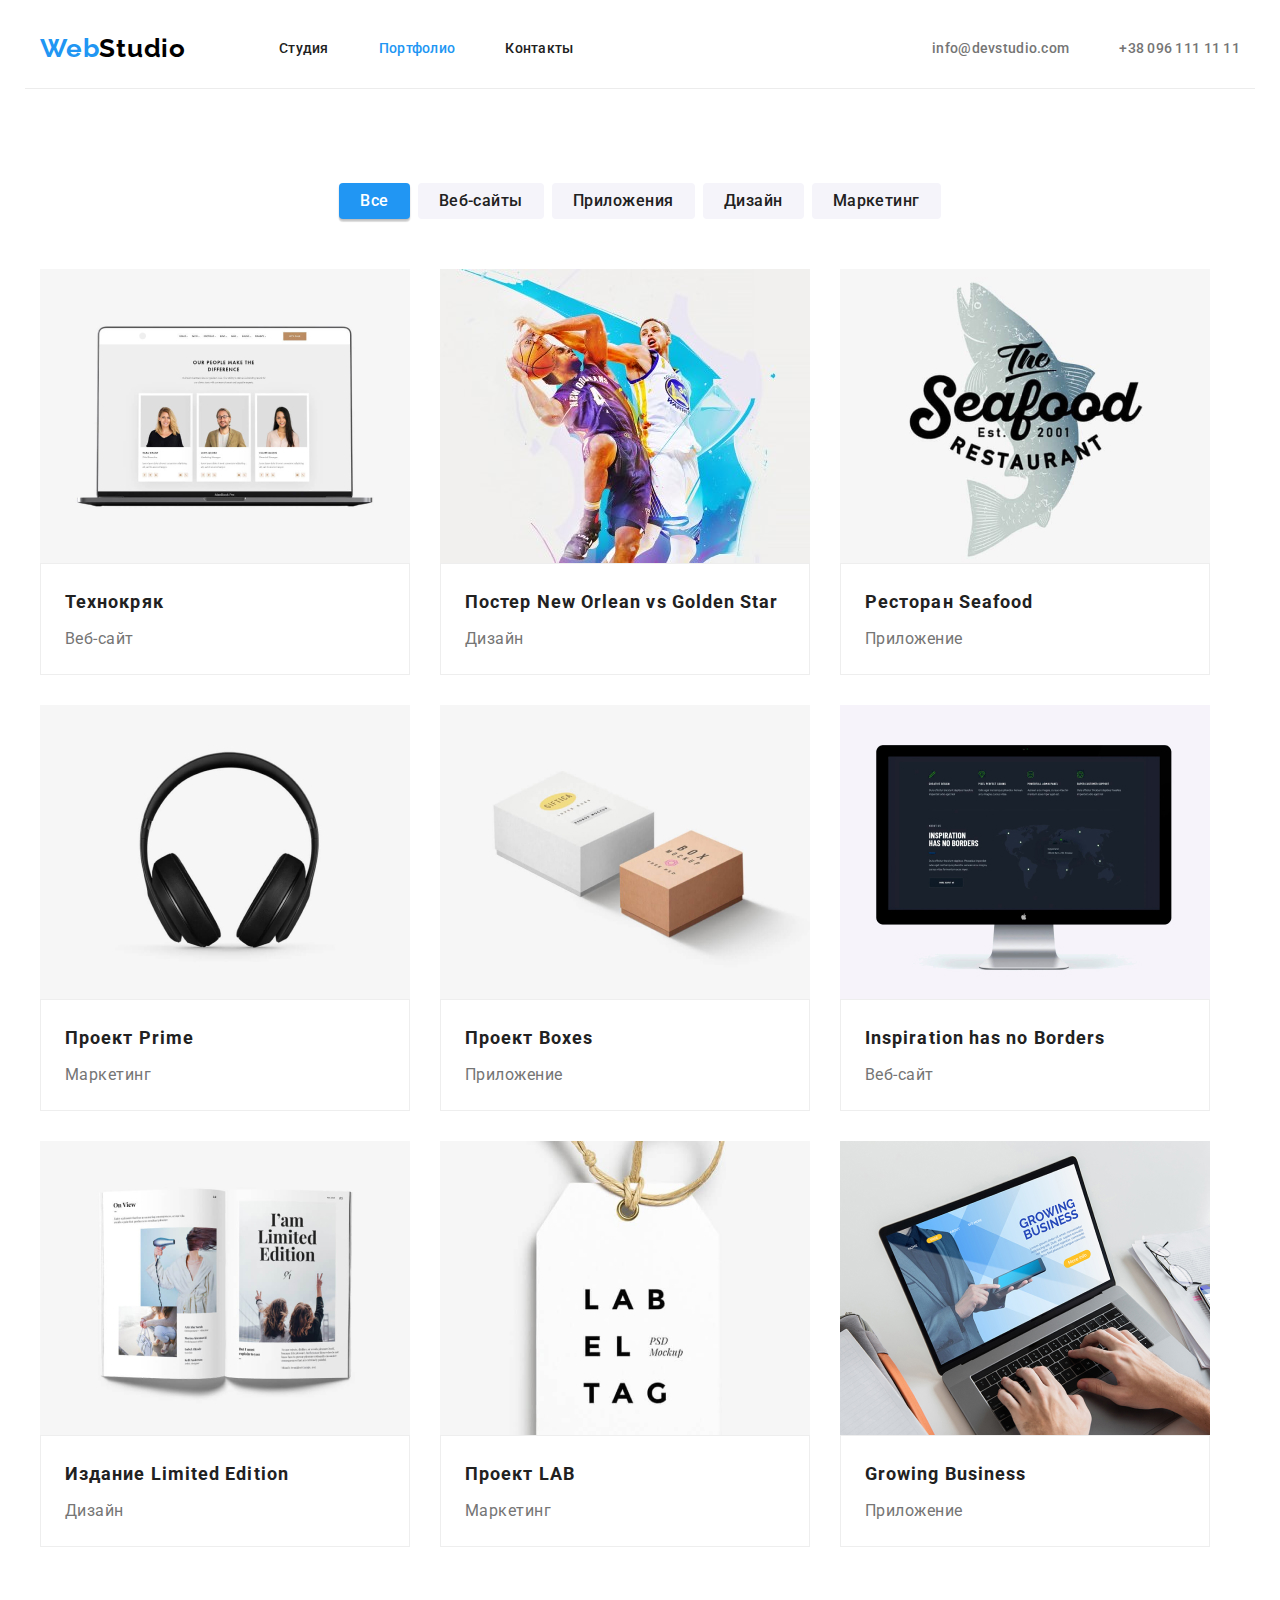
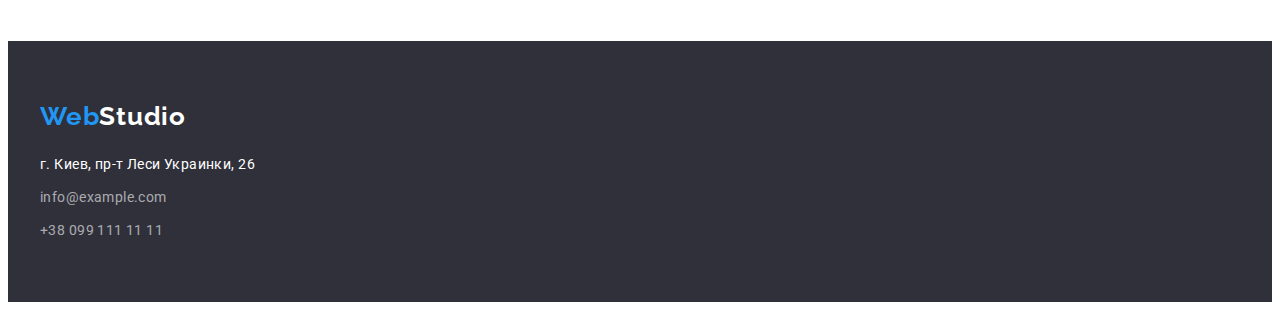
==== portfolio.html @ d50831b6 "Initial commit" ====
<!DOCTYPE html>
<html lang="ru">
  <head>
    <meta charset="UTF-8" />
    <meta http-equiv="X-UA-Compatible" content="IE=edge" />
    <meta name="viewport" content="width=device-width, initial-scale=1.0" />
    <link rel="preconnect" href="https://fonts.googleapis.com" />
    <link rel="preconnect" href="https://fonts.gstatic.com" crossorigin />
    <link
      href="https://fonts.googleapis.com/css2?family=Raleway:wght@700&family=Roboto:wght@400;500;700;900&display=swap"
      rel="stylesheet"
    />

    <!-- Normalize start -->
    <link
      rel="stylesheet"
      href="https://cdnjs.cloudflare.com/ajax/libs/modern-normalize/1.1.0/modern-normalize.min.css"
      integrity="sha512-wpPYUAdjBVSE4KJnH1VR1HeZfpl1ub8YT/NKx4PuQ5NmX2tKuGu6U/JRp5y+Y8XG2tV+wKQpNHVUX03MfMFn9Q=="
      crossorigin="anonymous"
      referrerpolicy="no-referrer"
    />
    <!-- Normalize end -->

    <link rel="stylesheet" href="./css/styles.css" />
    <title>Portfolio</title>
  </head>
  <body>
    <!-- header section -->

    <header class="header">
      <div class="container header-container">
        <a class="logo link header-logo" href="./index.html" lang="en"
          >Web<span class="word">Studio</span></a
        >

        <nav class="header-nav">
          <ul class="header-list list">
            <li class="header-item">
              <a class="header-link link" href="./index.html">Студия</a>
            </li>
            <li class="header-item">
              <a class="header-link header-link-current link" href="./portfolio.html">Портфолио</a>
            </li>
            <li class="header-item">
              <a class="header-link link" href="#contacts">Контакты</a>
            </li>
          </ul>
        </nav>

        <ul class="contacts list">
          <li class="contacts-item">
            <a class="contacts-link link" href="mailto:info@devstudio.com">info@devstudio.com</a>
          </li>
          <li class="contacts-item">
            <a class="contacts-link link" href="tel:+380961111111">+38 096 111 11 11</a>
          </li>
        </ul>
      </div>
    </header>

    <!-- main section -->
    <main>
      <section class="section">
        <div class="container">
          <ul class="btn-list list">
            <li class="btn-item">
              <button class="portfolio-btn btn-active-current" type="button">Все</button>
            </li>
            <li class="btn-item">
              <button class="portfolio-btn" type="button">Веб-сайты</button>
            </li>
            <li class="btn-item">
              <button class="portfolio-btn" type="button">Приложения</button>
            </li>
            <li class="btn-item">
              <button class="portfolio-btn" type="button">Дизайн</button>
            </li>
            <li class="btn-item">
              <button class="portfolio-btn" type="button">Маркетинг</button>
            </li>
          </ul>

          <ul class="portfolio-list list">
            <li class="portfolio-item">
              <img
                src="./images/Portfolio/img.jpg"
                alt="Карточки троих людей"
                width="370px"
                height="294px"
              />
              <div class="portfolio-wrapper">
                <h2 class="portfolio-title">Технокряк</h2>
                <p class="portfolio-text">Веб-сайт</p>
              </div>
            </li>
            <li class="portfolio-item">
              <img
                src="./images/Portfolio/players.jpg"
                alt="Два волейболиста"
                width="370px"
                height="294px"
              />
              <div class="portfolio-wrapper">
                <h2 class="portfolio-title" lang="en">Постер New Orlean vs Golden Star</h2>
                <p class="portfolio-text">Дизайн</p>
              </div>
            </li>
            <li class="portfolio-item">
              <img
                src="./images/Portfolio/restaurant.jpg"
                alt="Логотип ресторана"
                width="370px"
                height="294px"
              />
              <div class="portfolio-wrapper">
                <h2 class="portfolio-title" lang="en">Ресторан Seafood</h2>
                <p class="portfolio-text">Приложение</p>
              </div>
            </li>
            <li class="portfolio-item">
              <img src="./images/Portfolio/prime.jpg" alt="Наушники" width="370px" height="294px" />
              <div class="portfolio-wrapper">
                <h2 class="portfolio-title">Проект Prime</h2>
                <p class="portfolio-text">Маркетинг</p>
              </div>
            </li>
            <li class="portfolio-item">
              <img src="./images/Portfolio/boxes.jpg" alt="Коробки" width="370px" height="294px" />
              <div class="portfolio-wrapper">
                <h2 class="portfolio-title">Проект Boxes</h2>
                <p class="portfolio-text">Приложение</p>
              </div>
            </li>
            <li class="portfolio-item">
              <img
                src="./images/Portfolio/computer.jpg"
                alt="Монитор"
                width="370px"
                height="294px"
              />
              <div class="portfolio-wrapper">
                <h2 class="portfolio-title" lang="en">Inspiration has no Borders</h2>
                <p class="portfolio-text">Веб-сайт</p>
              </div>
            </li>
            <li class="portfolio-item">
              <img
                src="./images/Portfolio/book.jpg"
                alt="Развернутая книга"
                width="370px"
                height="294px"
              />
              <div class="portfolio-wrapper">
                <h2 class="portfolio-title" lang="en">Издание Limited Edition</h2>
                <p class="portfolio-text">Дизайн</p>
              </div>
            </li>
            <li class="portfolio-item">
              <img
                src="./images/Portfolio/lab.jpg"
                alt="Логотип проекта ЛАБ"
                width="370px"
                height="294px"
              />
              <div class="portfolio-wrapper">
                <h2 class="portfolio-title" lang="en">Проект LAB</h2>
                <p class="portfolio-text">Маркетинг</p>
              </div>
            </li>
            <li class="portfolio-item">
              <img
                src="./images/Portfolio/notebook.jpg"
                alt="Ноутбук"
                width="370px"
                height="294px"
              />
              <div class="portfolio-wrapper">
                <h2 class="portfolio-title" lang="en">Growing Business</h2>
                <p class="portfolio-text">Приложение</p>
              </div>
            </li>
          </ul>
        </div>
      </section>
    </main>

    <!-- footer section -->

    <footer class="footer">
      <div class="container">
        <a class="footer-logo logo link" href="./index.html" lang="en"
          >Web<span class="footer-word">Studio</span></a
        >

        <address class="address" id="contacts">
          <p class="address-text text">г. Киев, пр-т Леси Украинки, 26</p>

          <ul class="address-list list">
            <li class="address-item">
              <a class="address-link text link link-mail" href="maito:info@example.com"
                >info@example.com</a
              >
            </li>
            <li class="address-item">
              <a class="address-link text link" href="tel:+38091111111">+38 099 111 11 11</a>
            </li>
          </ul>
        </address>
      </div>
    </footer>
  </body>
</html>
---- css/styles.css ----
:root {
    /* fonts */
    --main-font: 'Roboto', sans-serif;
    --secondary-font: 'Raleway', sans-serif;

    /* text colors */
    --main-txt-cl: #212121;
    --accent-color: #2196F3;
    --secondary-txt-cl: #FFFFFF;
    --minor-txt-cl: #757575;

    /* bg colors */
    --light-bg-cl: #F5F4FA; 
    --dark-bg-cl: #2F303A; 
    
   /* others */
    --indent: 30px;
    --items: 3;

}

body {
    font-family: var(--main-font);
    color: var(--main-txt-cl);
}
 
/* reset styles */
.link {
text-decoration: none;
}

h1, h2,h3,h4,h5,h6,p {
   margin: 0;
}

img {
   display: block;
}

.list {
list-style: none;
padding: 0;
margin: 0;
}

/* base styles */

.section {
   padding-top: 94px;
   padding-bottom: 94px;
}


.container {
   width: 1200px;
   padding-left: 15px;
   padding-right: 15px;
   margin-left: auto;
   margin-right: auto;

   /* outline: 2px solid red; */
}

.text {
    font-size: 14px;
    line-height: calc(24 / 14);
    letter-spacing: 0.03em;
 }

/* Header section */

.header-container {
   display: flex;
   align-items: center;
   border-bottom: 1px solid #ECECEC;;
}





.logo {
    font-family: var(--secondary-font);
    font-weight: 700;
    font-size: 26px;
    line-height: calc(31 / 26);
    letter-spacing: 0.03em;
    color: var(--accent-color);
    
}

.header-logo {
   margin-right: 93px;
}

.logo.link > .word {
    color: #000000;
}

.header-nav {
   margin-right: auto;
}

.header-list {
   display: flex;
   gap: 50px;
}

.header-item,
.contacts-item {
   display: flex;
}

.header-link { 
   padding-top: 32px;
   padding-bottom: 32px;

    font-weight: 500;
    font-size: 14px;
    line-height: calc(16 / 14);
    letter-spacing: 0.02em;
    color: var(--main-txt-cl);
    
}

 .header-link:hover,
 .header-link:focus,
 .contacts-link:hover,
 .contacts-link:focus,
 .address-link:hover,
 .address-link:focus {
    color: var(--accent-color);
 }

 .header-link-current {
    color: var(--accent-color);
 }

 .contacts {
   display: flex;
   gap: 50px;
 }

 .contacts-link {
   padding-top: 32px;
   padding-bottom: 32px;

font-weight: 500;
font-size: 14px;
line-height: calc(16 / 14);
letter-spacing: 0.02em;
color: var(--minor-txt-cl);
 }

 /* Hero section */

 .hero-section {
    background-color: var(--dark-bg-cl);
    padding-top: 200px;
    padding-bottom: 200px;
 }

 .hero-title {
width: 696px;
margin-bottom: 30px;
margin-left: auto;
margin-right: auto;


    font-weight: 900;
    font-size: 44px;
    line-height: calc(60 / 44);
    text-align: center;
    letter-spacing: 0.06em;
    text-transform: uppercase;
    color: var(--secondary-txt-cl);
 }

 .hero-btn {
display: block;
margin: 0 auto;

   max-width: 250px;
   min-width: 200px;
   min-height: 50px;
   padding: 9px 31px;
   

    font-family: inherit;
    font-weight: 700;
    font-size: 16px;
    line-height: calc(30 / 16);
    letter-spacing: 0.06em;
    background-color: var(--accent-color);
    color: var(--secondary-txt-cl);
    border: transparent;
    box-shadow: 0px 4px 4px rgba(0, 0, 0, 0.15);
    border-radius: 4px;
    cursor: pointer;
 }

 .hero-btn:hover,
 .hero-btn:focus {
    background-color: #188CE8;
 }

 /* Section features */
.features-list {
   display: flex;
   gap: var(--indent);
   /* justify-content: space-between; */
}

.features-list:last-child {
   margin-right: 0;
}

.features-item {
   width: 270px;
}

 .features-title {
    margin-bottom: 10px;

    font-weight: 700;
    font-size: 14px;
    line-height: calc(16 / 14);
    letter-spacing: 0.03em;
    text-transform: uppercase;
 }

 .features-text {
    color: var(--minor-txt-cl);
 }

 /* occupation & team */

 .title {
   margin-bottom: 50px;

    font-weight: 700;
    font-size: 36px;
    line-height: calc(42 / 36);
    text-align: center;
    letter-spacing: 0.03em;
 }

 .occupation-list {
   display: flex;
   gap: var(--indent);
   padding-bottom: 94px;
 }

 .team {
    background-color: var(--light-bg-cl);

 }

.team-list {
   display: flex;
   gap: var(--indent);
}

.team-item {
   background-color: #FFFFFF;
}

.team-wrapper {
   padding: 30px 5px;
   border-top: none;
   box-shadow: 0px 1px 3px rgba(0, 0, 0, 0.12), 0px 1px 1px rgba(0, 0, 0, 0.14), 0px 2px 1px rgba(0, 0, 0, 0.2);
   border-radius: 0px 0px 4px 4px;

}

 .team-name {
    margin-bottom: 10px;

    font-weight: 500;
    font-size: 16px;
    line-height: calc(19 / 16);
    text-align: center;
    letter-spacing: 0.03em;
 }

 .team-description {
    font-size: 16px;
    line-height: calc(19 / 16);
    text-align: center;
    letter-spacing: 0.03em;
    color: var(--minor-txt-cl);
 }

 /* Footer */

.footer {
    padding: 60px 0;
    background-color: var(--dark-bg-cl);
}

.footer-logo {
   display: block;
   margin-bottom: 20px;
}

 .footer-word {
    color: var(--secondary-txt-cl);
 }

 .address {
   font-style: normal;
 }

 .address-text {
    color: var(--secondary-txt-cl);
 }

 .address-link {
    color: rgba(255, 255, 255, 0.6);
    display: block;
 }

.link-mail {
   display: block;
   margin-top: 9px;
   margin-bottom: 9px;
}




 /* PORTFOLIO */

 .btn-list {
   display: flex;
   justify-content: center;
   margin-bottom: 50px;
   gap: 8px; 
 }



 .portfolio-btn {
   display: block;
   padding: 5px 21px;
   border-radius: 4px;

    font-family: inherit;
    font-weight: 500;
    font-size: 16px;
    line-height: calc(26 / 16);
    letter-spacing: 0.03em;
    color: var(--main-txt-cl);
    background-color: var(--light-bg-cl);
    border: transparent;
    cursor: pointer;
 }

 .portfolio-btn:hover,
 .portfolio-btn:focus,
 .btn-active-current {
    color: var(--secondary-txt-cl);
    background-color: var(--accent-color);
    box-shadow: 0px 3px 1px rgba(0, 0, 0, 0.1), 0px 1px 2px rgba(0, 0, 0, 0.08), 0px 2px 2px rgba(0, 0, 0, 0.12);
    border-radius: 4px;
 }

 .portfolio-list {
   display: flex;
   flex-wrap: wrap;
   gap: var(--indent);
 }

 .portfolio-item {
   flex-basis: calc(100% - var(--indent) * (var(--items)-1)) / var(--items);
 }

 .portfolio-wrapper {
   padding: 20px 24px;
   border-top: none;
   border: 1px solid #EEEEEE;
 }

 .portfolio-title {
   margin-bottom: 4px;
    font-weight: 700;
    font-size: 18px;
    line-height: calc(36 / 18); 
    letter-spacing: 0.06em;  
 }

 .portfolio-text {
    font-size: 16px;
    line-height: calc(30 / 16);
    letter-spacing: 0.03em;
    color: var(--minor-txt-cl);
 }
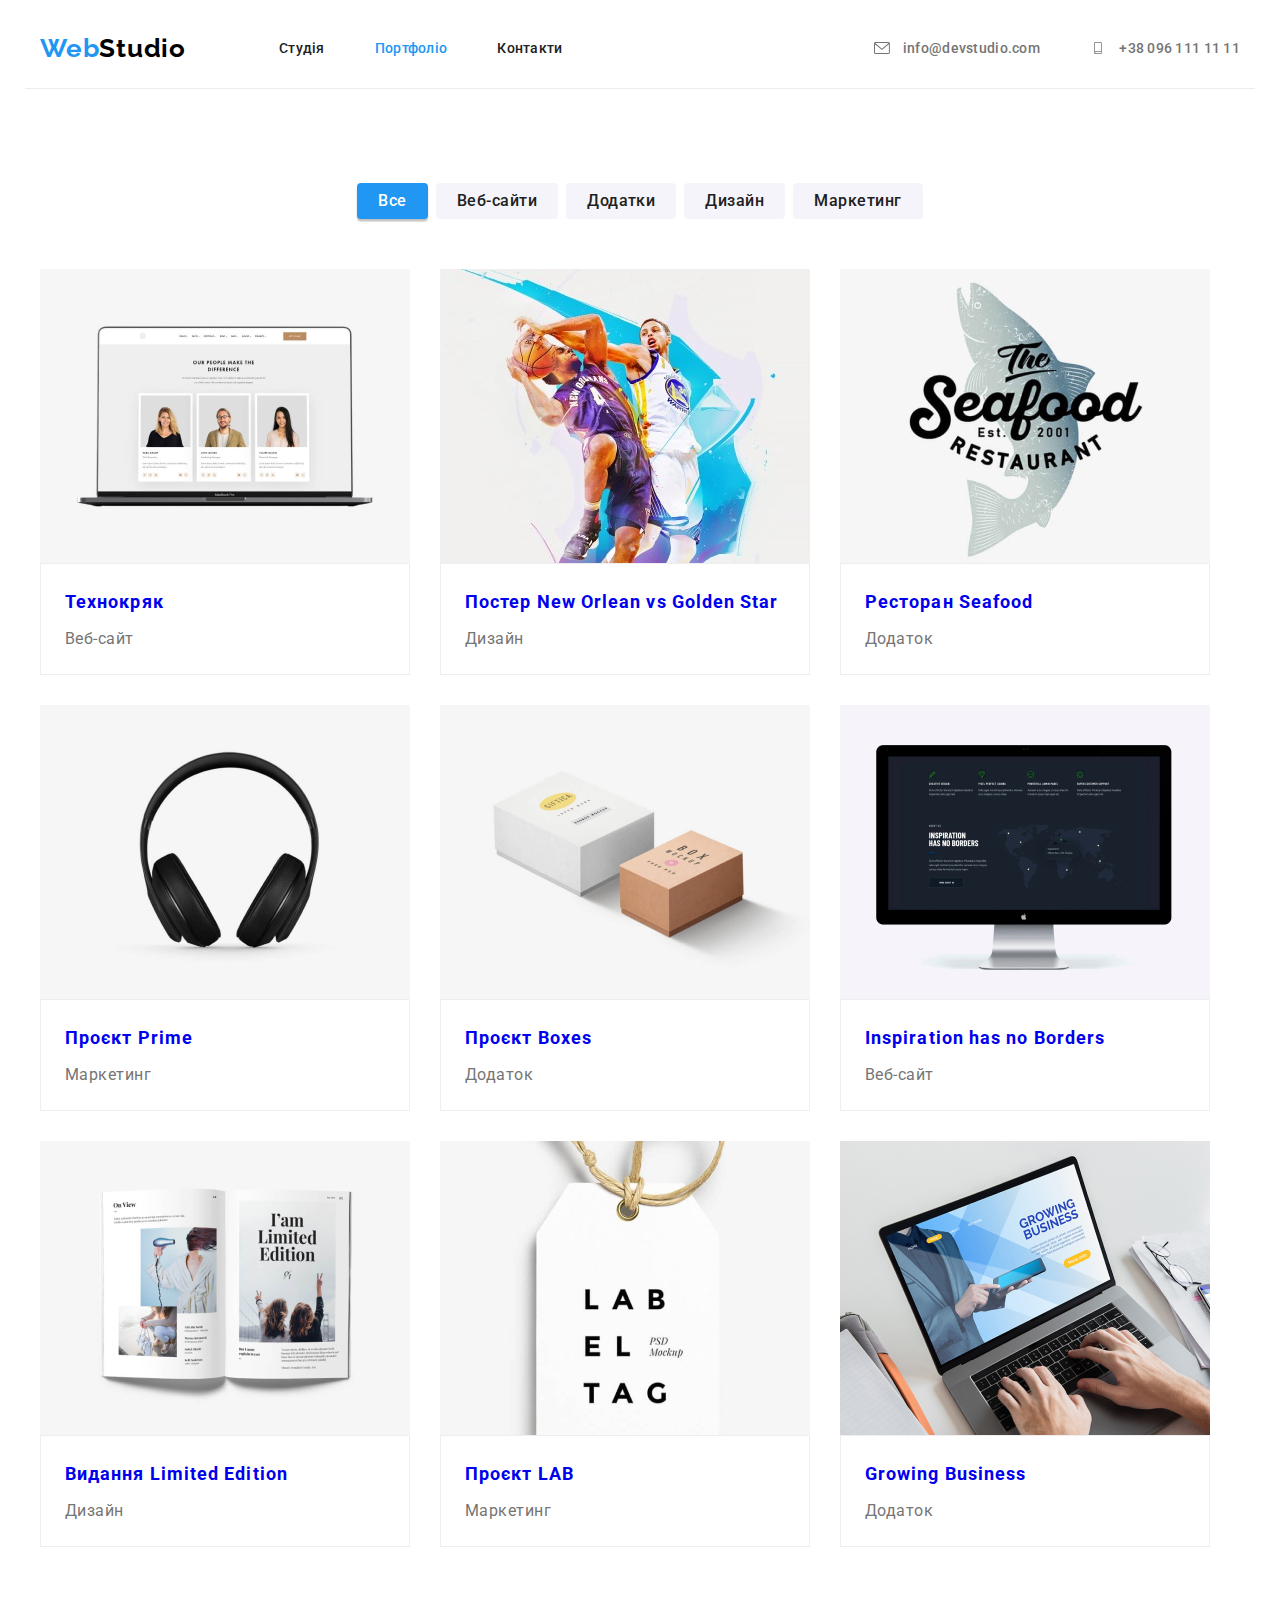
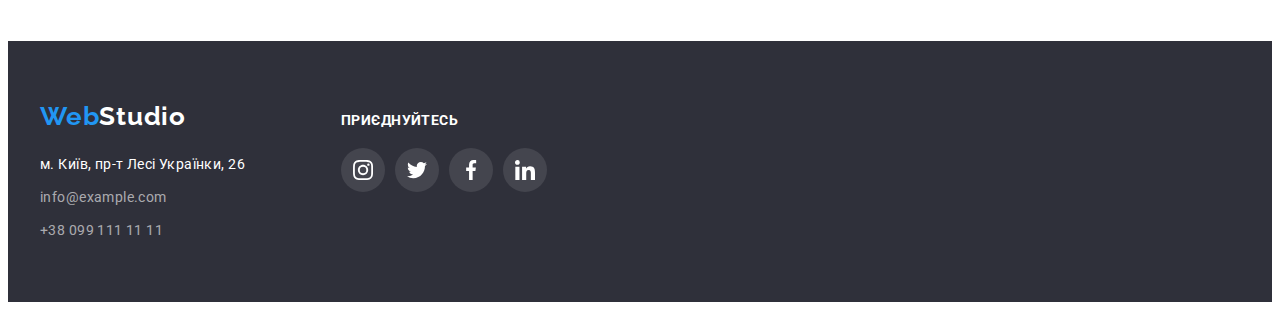
==== commit f8a33c74: "added backgr. images and icons" ====
--- a/portfolio.html
+++ b/portfolio.html
@@ -36,23 +36,35 @@
         <nav class="header-nav">
           <ul class="header-list list">
             <li class="header-item">
-              <a class="header-link link" href="./index.html">Студия</a>
+              <a class="header-link  link" href="./index.html">Студія</a>
             </li>
             <li class="header-item">
-              <a class="header-link header-link-current link" href="./portfolio.html">Портфолио</a>
+              <a class="header-link header-link-current link" href="./portfolio.html">Портфоліо</a>
             </li>
             <li class="header-item">
-              <a class="header-link link" href="#contacts">Контакты</a>
+              <a class="header-link link" href="#contacts">Контакти</a>
             </li>
           </ul>
         </nav>
 
         <ul class="contacts list">
           <li class="contacts-item">
-            <a class="contacts-link link" href="mailto:info@devstudio.com">info@devstudio.com</a>
+            <a 
+              class="contacts-link link" 
+              href="mailto:info@devstudio.com">
+              <svg class="contscts-icon" width="16" height="12">
+                <use href="/images/icons.svg#envelope"></use>
+              </svg>
+              info@devstudio.com
+            </a>
           </li>
           <li class="contacts-item">
-            <a class="contacts-link link" href="tel:+380961111111">+38 096 111 11 11</a>
+            <a class="contacts-link link" href="tel:+380961111111">
+              <svg class="contscts-icon" width="16" height="12">
+                <use href="/images/icons.svg#smartphone"></use>
+              </svg>
+              +38 096 111 11 11
+            </a>
           </li>
         </ul>
       </div>
@@ -67,10 +79,10 @@
               <button class="portfolio-btn btn-active-current" type="button">Все</button>
             </li>
             <li class="btn-item">
-              <button class="portfolio-btn" type="button">Веб-сайты</button>
-            </li>
-            <li class="btn-item">
-              <button class="portfolio-btn" type="button">Приложения</button>
+              <button class="portfolio-btn" type="button">Веб-сайти</button>
+            </li>
+            <li class="btn-item">
+              <button class="portfolio-btn" type="button">Додатки</button>
             </li>
             <li class="btn-item">
               <button class="portfolio-btn" type="button">Дизайн</button>
@@ -82,9 +94,10 @@
 
           <ul class="portfolio-list list">
             <li class="portfolio-item">
+              <a class="portfolio-link link" href="#" target="_blank" rel="noopener noreferrer">
               <img
                 src="./images/Portfolio/img.jpg"
-                alt="Карточки троих людей"
+                alt="Карточки трьох працівників"
                 width="370px"
                 height="294px"
               />
@@ -92,11 +105,13 @@
                 <h2 class="portfolio-title">Технокряк</h2>
                 <p class="portfolio-text">Веб-сайт</p>
               </div>
-            </li>
-            <li class="portfolio-item">
+              </a>
+            </li>
+            <li class="portfolio-item">
+              <a class="portfolio-link link" href="#" target="_blank" rel="noopener noreferrer">
               <img
                 src="./images/Portfolio/players.jpg"
-                alt="Два волейболиста"
+                alt="Два баскетболіста"
                 width="370px"
                 height="294px"
               />
@@ -104,37 +119,45 @@
                 <h2 class="portfolio-title" lang="en">Постер New Orlean vs Golden Star</h2>
                 <p class="portfolio-text">Дизайн</p>
               </div>
-            </li>
-            <li class="portfolio-item">
+              </a>
+            </li>
+            <li class="portfolio-item"> 
+              <a class="portfolio-link link" href="#" target="_blank" rel="noopener noreferrer">
               <img
                 src="./images/Portfolio/restaurant.jpg"
-                alt="Логотип ресторана"
+                alt="Логотип ресторану"
                 width="370px"
                 height="294px"
               />
               <div class="portfolio-wrapper">
                 <h2 class="portfolio-title" lang="en">Ресторан Seafood</h2>
-                <p class="portfolio-text">Приложение</p>
-              </div>
-            </li>
-            <li class="portfolio-item">
-              <img src="./images/Portfolio/prime.jpg" alt="Наушники" width="370px" height="294px" />
-              <div class="portfolio-wrapper">
-                <h2 class="portfolio-title">Проект Prime</h2>
+                <p class="portfolio-text">Додаток</p>
+              </div>
+              </a>
+            </li>
+            <li class="portfolio-item">
+              <a class="portfolio-link link" href="#" target="_blank" rel="noopener noreferrer">
+              <img src="./images/Portfolio/prime.jpg" alt="Навушники" width="370px" height="294px" />
+              <div class="portfolio-wrapper">
+                <h2 class="portfolio-title">Проєкт Prime</h2>
                 <p class="portfolio-text">Маркетинг</p>
               </div>
-            </li>
-            <li class="portfolio-item">
-              <img src="./images/Portfolio/boxes.jpg" alt="Коробки" width="370px" height="294px" />
-              <div class="portfolio-wrapper">
-                <h2 class="portfolio-title">Проект Boxes</h2>
-                <p class="portfolio-text">Приложение</p>
-              </div>
-            </li>
-            <li class="portfolio-item">
+              </a>
+            </li>
+            <li class="portfolio-item">
+              <a class="portfolio-link link" href="#" target="_blank" rel="noopener noreferrer">
+              <img src="./images/Portfolio/boxes.jpg" alt="Бокси" width="370px" height="294px" />
+              <div class="portfolio-wrapper">
+                <h2 class="portfolio-title">Проєкт Boxes</h2>
+                <p class="portfolio-text">Додаток</p>
+              </div>
+              </a>
+            </li>
+            <li class="portfolio-item">
+              <a class="portfolio-link link" href="#" target="_blank" rel="noopener noreferrer">
               <img
                 src="./images/Portfolio/computer.jpg"
-                alt="Монитор"
+                alt="Монітор"
                 width="370px"
                 height="294px"
               />
@@ -142,32 +165,38 @@
                 <h2 class="portfolio-title" lang="en">Inspiration has no Borders</h2>
                 <p class="portfolio-text">Веб-сайт</p>
               </div>
-            </li>
-            <li class="portfolio-item">
+              </a>
+            </li>
+            <li class="portfolio-item">
+              <a class="portfolio-link link" href="#" target="_blank" rel="noopener noreferrer">
               <img
                 src="./images/Portfolio/book.jpg"
-                alt="Развернутая книга"
-                width="370px"
-                height="294px"
-              />
-              <div class="portfolio-wrapper">
-                <h2 class="portfolio-title" lang="en">Издание Limited Edition</h2>
+                alt="Розкрита книга"
+                width="370px"
+                height="294px"
+              />
+              <div class="portfolio-wrapper">
+                <h2 class="portfolio-title" lang="en">Видання Limited Edition</h2>
                 <p class="portfolio-text">Дизайн</p>
               </div>
-            </li>
-            <li class="portfolio-item">
+              </a>
+            </li>
+            <li class="portfolio-item">
+              <a class="portfolio-link link" href="#" target="_blank" rel="noopener noreferrer">
               <img
                 src="./images/Portfolio/lab.jpg"
-                alt="Логотип проекта ЛАБ"
-                width="370px"
-                height="294px"
-              />
-              <div class="portfolio-wrapper">
-                <h2 class="portfolio-title" lang="en">Проект LAB</h2>
+                alt="Логотип проєкта ЛАБ"
+                width="370px"
+                height="294px"
+              />
+              <div class="portfolio-wrapper">
+                <h2 class="portfolio-title" lang="en">Проєкт LAB</h2>
                 <p class="portfolio-text">Маркетинг</p>
               </div>
-            </li>
-            <li class="portfolio-item">
+              </a>
+            </li>
+            <li class="portfolio-item">
+              <a class="portfolio-link link" href="#" target="_blank" rel="noopener noreferrer">
               <img
                 src="./images/Portfolio/notebook.jpg"
                 alt="Ноутбук"
@@ -176,8 +205,9 @@
               />
               <div class="portfolio-wrapper">
                 <h2 class="portfolio-title" lang="en">Growing Business</h2>
-                <p class="portfolio-text">Приложение</p>
-              </div>
+                <p class="portfolio-text">Додаток</p>
+              </div>
+              </a>
             </li>
           </ul>
         </div>
@@ -188,24 +218,84 @@
 
     <footer class="footer">
       <div class="container">
-        <a class="footer-logo logo link" href="./index.html" lang="en"
-          >Web<span class="footer-word">Studio</span></a
-        >
+        <div class="footer-contr">
+          <div class="address-contr">
+        <a class="footer-logo logo link" href="./index.html" lang="en">Web<span class="footer-word">Studio</span></a>
+        
 
         <address class="address" id="contacts">
-          <p class="address-text text">г. Киев, пр-т Леси Украинки, 26</p>
+          <p class="address-text text">м. Київ, пр-т Лесі Українки, 26</p>
 
           <ul class="address-list list">
             <li class="address-item">
               <a class="address-link text link link-mail" href="maito:info@example.com"
-                >info@example.com</a
-              >
+                >info@example.com</a>
             </li>
             <li class="address-item">
               <a class="address-link text link" href="tel:+38091111111">+38 099 111 11 11</a>
             </li>
           </ul>
         </address>
+          </div>
+
+          <div class="footer-socials">
+            <p class="footer-text">приєднуйтесь</p>
+            <ul class="address-socials-list list">
+              <li class="address-socials-item">
+                <a 
+                class="address-socials-link link"
+                href="instagram.com"
+                target="_blank"
+                rel="noopener noreferrer"
+                aria-label="instagram"
+                >
+                <svg class="footer-icon" width="20" height="20">
+                  <use href="./images/icons.svg#instagram"></use>
+                </svg>
+              </a>
+              </li>
+              <li class="address-socials-item">
+                <a 
+                class="address-socials-link link"
+                href="twitter.com"
+                target="_blank"
+                rel="noopener noreferrer"
+                aria-label="twitter"
+                >
+                <svg class="footer-icon" width="20" height="20">
+                  <use href="./images/icons.svg#twitter"></use>
+                </svg>
+              </a>
+              </li>
+              <li class="address-socials-item">
+                <a 
+                class="address-socials-link link"
+                href="facebook.com"
+                target="_blank"
+                rel="noopener noreferrer"
+                aria-label="facebook"
+                >
+                <svg class="footer-icon" width="20" height="20">
+                  <use href="./images/icons.svg#facebook"></use>
+                </svg>
+              </a>
+              </li>
+              <li class="address-socials-item">
+                <a 
+                class="address-socials-link link"
+                href="linkedin.com"
+                target="_blank"
+                rel="noopener noreferrer"
+                aria-label="linkedin"
+                >
+                <svg class="footer-icon" width="20" height="20">
+                  <use href="./images/icons.svg#linkedin"></use>
+                </svg>
+              </a>
+              </li>
+            </ul>
+          </div>
+        </div>
       </div>
     </footer>
   </body>
--- a/css/styles.css
+++ b/css/styles.css
@@ -145,27 +145,33 @@
    padding-top: 32px;
    padding-bottom: 32px;
 
-font-weight: 500;
-font-size: 14px;
-line-height: calc(16 / 14);
-letter-spacing: 0.02em;
-color: var(--minor-txt-cl);
+   font-weight: 500;
+   font-size: 14px;
+   line-height: calc(16 / 14);
+   letter-spacing: 0.02em;
+   color: var(--minor-txt-cl);
  }
 
  /* Hero section */
 
  .hero-section {
-    background-color: var(--dark-bg-cl);
+    max-width: 1600px;
+    height: 600px;
     padding-top: 200px;
     padding-bottom: 200px;
+    background-color: var(--dark-bg-cl);
+    background-image: linear-gradient(to right, rgba(47, 48, 58, 0.4), rgba(47, 48, 58, 0.4)),
+      url('../images/logo-opt.jpg');
+    background-repeat: no-repeat;
+    background-position: center;
+    background-size: cover;
  }
 
  .hero-title {
-width: 696px;
-margin-bottom: 30px;
-margin-left: auto;
-margin-right: auto;
-
+    width: 696px;
+    margin-bottom: 30px;
+    margin-left: auto;
+    margin-right: auto;
 
     font-weight: 900;
     font-size: 44px;
@@ -177,14 +183,13 @@
  }
 
  .hero-btn {
-display: block;
-margin: 0 auto;
-
-   max-width: 250px;
-   min-width: 200px;
-   min-height: 50px;
-   padding: 9px 31px;
-   
+    display: block;
+    margin: 0 auto;
+
+    max-width: 250px;
+    min-width: 200px;
+    min-height: 50px;
+    padding: 9px 31px;
 
     font-family: inherit;
     font-weight: 700;
@@ -263,14 +268,13 @@
 
 .team-item {
    background-color: #FFFFFF;
+   box-shadow: 0px 1px 3px rgba(0, 0, 0, 0.12), 0px 1px 1px rgba(0, 0, 0, 0.14), 0px 2px 1px rgba(0, 0, 0, 0.2);
+   border-radius: 0px 0px 4px 4px;
 }
 
 .team-wrapper {
    padding: 30px 5px;
    border-top: none;
-   box-shadow: 0px 1px 3px rgba(0, 0, 0, 0.12), 0px 1px 1px rgba(0, 0, 0, 0.14), 0px 2px 1px rgba(0, 0, 0, 0.2);
-   border-radius: 0px 0px 4px 4px;
-
 }
 
  .team-name {
@@ -284,11 +288,18 @@
  }
 
  .team-description {
+
+   margin-bottom: 16px;
+
     font-size: 16px;
     line-height: calc(19 / 16);
     text-align: center;
     letter-spacing: 0.03em;
     color: var(--minor-txt-cl);
+ }
+
+ .clients-title {
+   margin-bottom: 50px;
  }
 
  /* Footer */
@@ -324,6 +335,17 @@
    display: block;
    margin-top: 9px;
    margin-bottom: 9px;
+}
+
+.footer-text {
+   font-weight: 700;
+   font-size: 14px;
+   line-height: calc(16 / 14);
+   text-transform: uppercase;
+   letter-spacing: 0.03em;
+   color: var(--secondary-txt-cl);
+
+   margin-bottom: 20px;
 }
 
 
@@ -375,6 +397,11 @@
    flex-basis: calc(100% - var(--indent) * (var(--items)-1)) / var(--items);
  }
 
+ .portfolio-link:hover {
+   display: block;
+   box-shadow: 0px 4px 4px rgba(0, 0, 0, 0.25);
+ }
+
  .portfolio-wrapper {
    padding: 20px 24px;
    border-top: none;
@@ -396,4 +423,129 @@
     color: var(--minor-txt-cl);
  }
 
- +/* Header icons */
+ .contscts-icon {
+   fill: currentColor;
+   margin-right: 10px;
+   position: relative;
+   top: 1px;
+ }
+
+ /* Social icons */
+.socials {
+   display: flex;
+   align-items: center;
+   justify-content: center;
+   gap: 10px;
+}
+
+.socials-link {
+   display: flex;
+   align-items: center;
+   justify-content: center;
+   width: 44px;
+   height: 44px;
+   border-radius: 50%;
+
+   /* outline: 2px solid #2a2a2a;
+   outline-offset: -2px; */
+}
+
+.socials-icon {
+   fill: #AFB1B8;
+}
+
+.socials-link:hover,
+.socials-link:focus {
+   background-color: var(--accent-color);
+}
+
+.socials-link:hover .socials-icon {
+   fill: var(--secondary-txt-cl);
+}
+.socials-link:focus .socials-icon {
+   fill: var(--secondary-txt-cl);
+}
+
+/* Clients icons */
+.clients-list {
+   display: flex;
+   align-items: center;
+   justify-content: center;
+   gap: 30px;
+}
+
+.clients-link {
+   display: flex;
+   align-items: center;
+   justify-content: center;
+   width: 170px;
+   height: 92px;
+   border: 1px solid #AFB1B8;
+   border-radius: 4px;
+}
+
+.clients-icon {
+   fill: #AFB1B8;
+}
+
+.clients-link:hover,
+.clients-link:focus {
+   border-color: var(--accent-color)
+}
+
+.clients-link:hover .clients-icon {
+   fill: var(--accent-color);
+}
+
+.clients-link:focus .clients-icon {
+   fill: var(--accent-color);
+}
+
+.thumb {
+   display: flex;
+   width: 270px;
+   height: 120px;
+   align-items: center;
+   justify-content: center;
+   margin-bottom: 30px;
+   background: #F5F4FA;
+   border-radius: 4px;
+}
+
+/* Footer icons */
+.footer-contr {
+   display: flex;
+   align-items: baseline;
+   gap: 70px;
+}
+
+.address-contr {
+   display: flex;
+   flex-direction: column;
+   min-width: 231px;
+}
+
+.address-socials-list {
+   display: flex;
+   gap: 10px;
+}
+
+.address-socials-link {
+   display: flex;
+   align-items: center;
+   justify-content: center;
+   width: 44px;
+   height: 44px;
+   background: rgba(255, 255, 255, 0.1);
+   border-radius: 50%;
+}
+
+.footer-icon {
+   fill: var(--secondary-txt-cl);
+}
+
+.address-socials-link:hover,
+.address-socials-link:focus {
+   background-color: var(--accent-color);
+}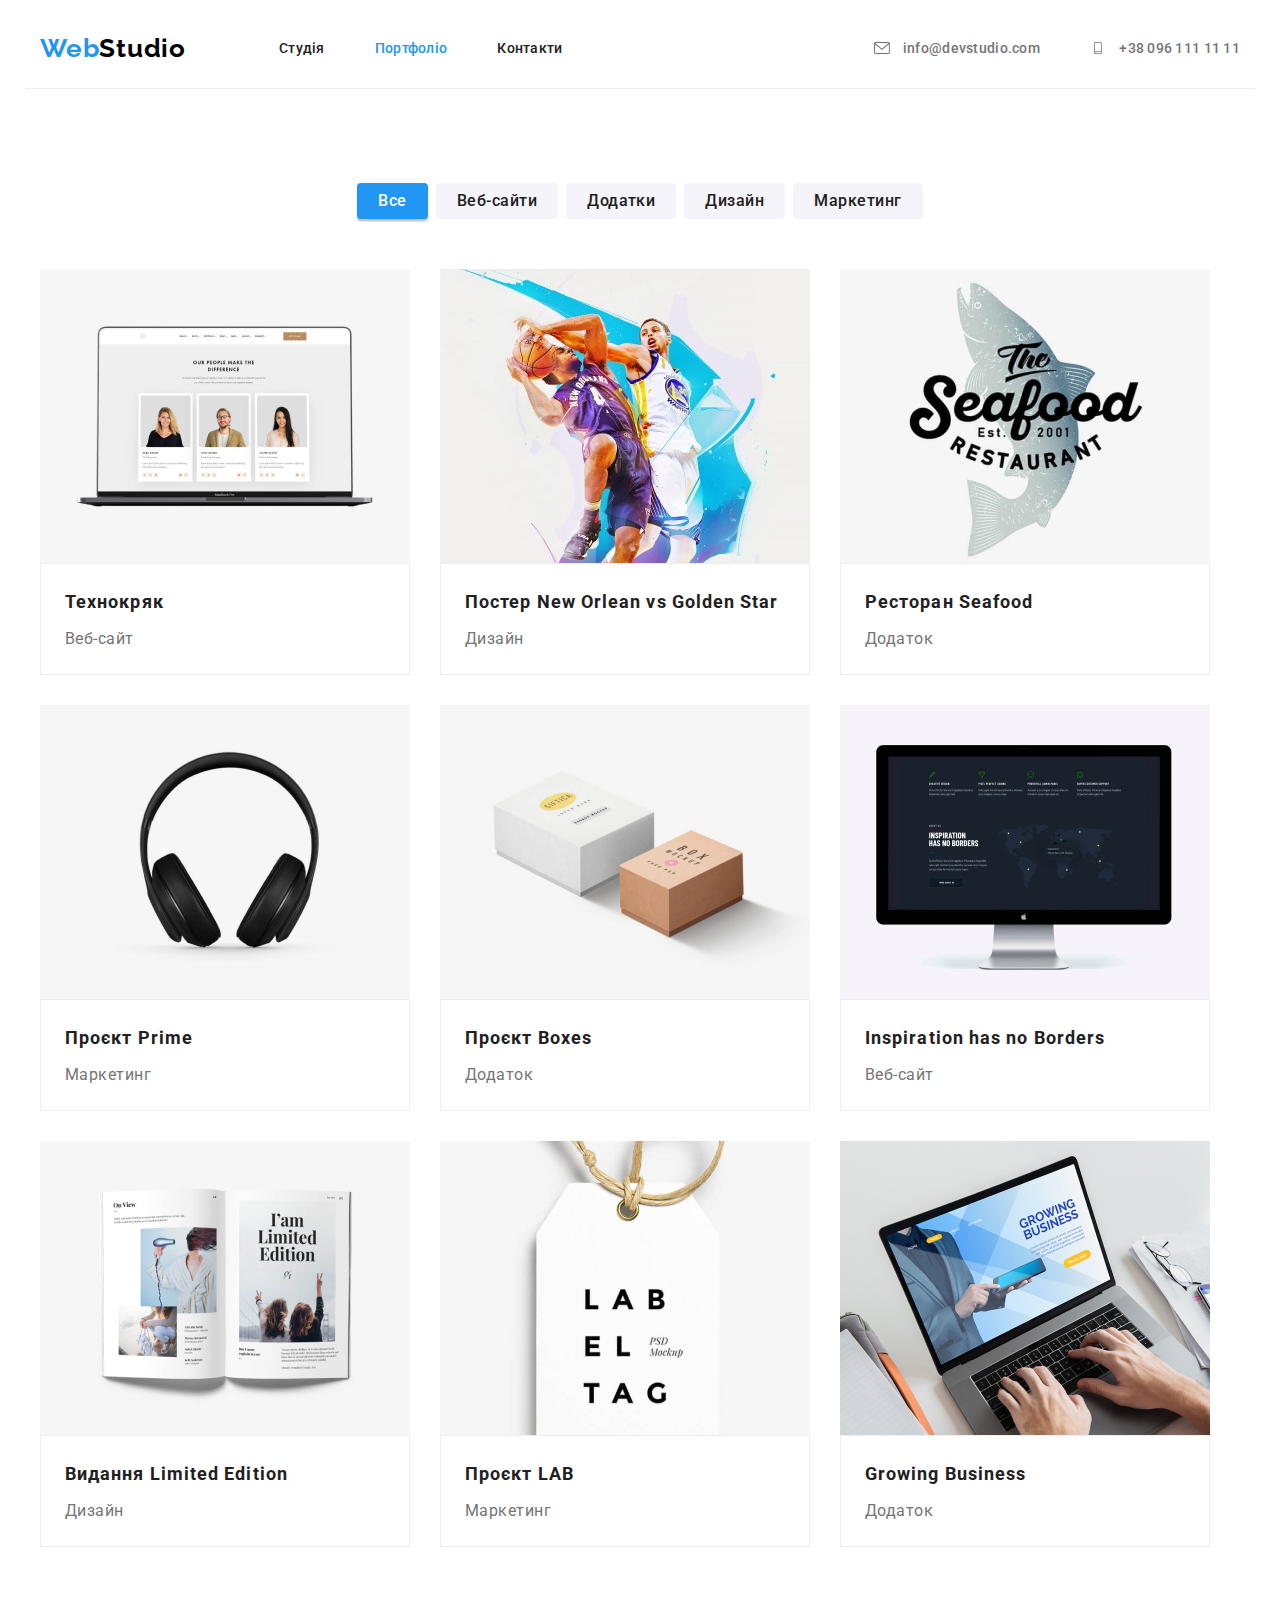
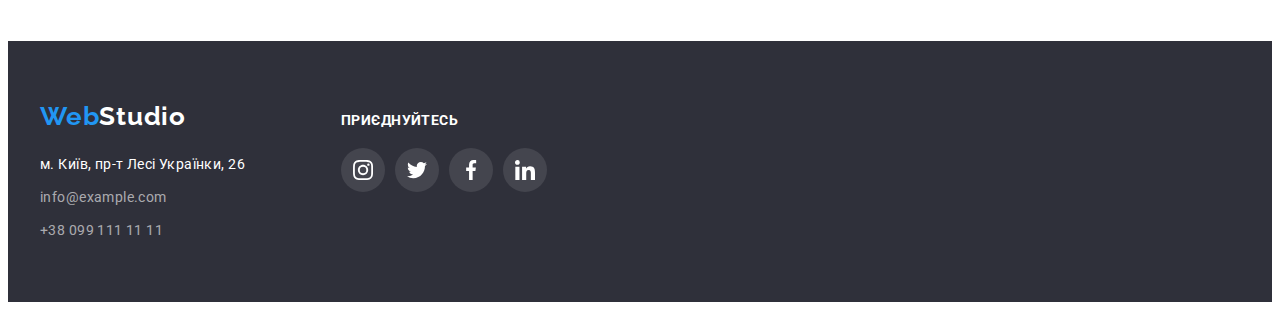
==== commit 616167ff: "corrected code" ====
--- a/portfolio.html
+++ b/portfolio.html
@@ -1,5 +1,5 @@
 <!DOCTYPE html>
-<html lang="ru">
+<html lang="uk">
   <head>
     <meta charset="UTF-8" />
     <meta http-equiv="X-UA-Compatible" content="IE=edge" />
@@ -98,8 +98,8 @@
               <img
                 src="./images/Portfolio/img.jpg"
                 alt="Карточки трьох працівників"
-                width="370px"
-                height="294px"
+                width="370"
+                height="294"
               />
               <div class="portfolio-wrapper">
                 <h2 class="portfolio-title">Технокряк</h2>
@@ -112,8 +112,8 @@
               <img
                 src="./images/Portfolio/players.jpg"
                 alt="Два баскетболіста"
-                width="370px"
-                height="294px"
+                width="370"
+                height="294"
               />
               <div class="portfolio-wrapper">
                 <h2 class="portfolio-title" lang="en">Постер New Orlean vs Golden Star</h2>
@@ -126,8 +126,8 @@
               <img
                 src="./images/Portfolio/restaurant.jpg"
                 alt="Логотип ресторану"
-                width="370px"
-                height="294px"
+                width="370"
+                height="294"
               />
               <div class="portfolio-wrapper">
                 <h2 class="portfolio-title" lang="en">Ресторан Seafood</h2>
@@ -137,7 +137,11 @@
             </li>
             <li class="portfolio-item">
               <a class="portfolio-link link" href="#" target="_blank" rel="noopener noreferrer">
-              <img src="./images/Portfolio/prime.jpg" alt="Навушники" width="370px" height="294px" />
+              <img 
+                src="./images/Portfolio/prime.jpg" 
+                alt="Навушники" 
+                width="370" 
+                height="294" />
               <div class="portfolio-wrapper">
                 <h2 class="portfolio-title">Проєкт Prime</h2>
                 <p class="portfolio-text">Маркетинг</p>
@@ -146,7 +150,11 @@
             </li>
             <li class="portfolio-item">
               <a class="portfolio-link link" href="#" target="_blank" rel="noopener noreferrer">
-              <img src="./images/Portfolio/boxes.jpg" alt="Бокси" width="370px" height="294px" />
+              <img 
+                src="./images/Portfolio/boxes.jpg" 
+                alt="Бокси" 
+                width="370" 
+                height="294" />
               <div class="portfolio-wrapper">
                 <h2 class="portfolio-title">Проєкт Boxes</h2>
                 <p class="portfolio-text">Додаток</p>
@@ -158,8 +166,8 @@
               <img
                 src="./images/Portfolio/computer.jpg"
                 alt="Монітор"
-                width="370px"
-                height="294px"
+                width="370"
+                height="294"
               />
               <div class="portfolio-wrapper">
                 <h2 class="portfolio-title" lang="en">Inspiration has no Borders</h2>
@@ -172,8 +180,8 @@
               <img
                 src="./images/Portfolio/book.jpg"
                 alt="Розкрита книга"
-                width="370px"
-                height="294px"
+                width="370"
+                height="294"
               />
               <div class="portfolio-wrapper">
                 <h2 class="portfolio-title" lang="en">Видання Limited Edition</h2>
@@ -186,8 +194,8 @@
               <img
                 src="./images/Portfolio/lab.jpg"
                 alt="Логотип проєкта ЛАБ"
-                width="370px"
-                height="294px"
+                width="370"
+                height="294"
               />
               <div class="portfolio-wrapper">
                 <h2 class="portfolio-title" lang="en">Проєкт LAB</h2>
@@ -200,8 +208,8 @@
               <img
                 src="./images/Portfolio/notebook.jpg"
                 alt="Ноутбук"
-                width="370px"
-                height="294px"
+                width="370"
+                height="294"
               />
               <div class="portfolio-wrapper">
                 <h2 class="portfolio-title" lang="en">Growing Business</h2>
--- a/css/styles.css
+++ b/css/styles.css
@@ -156,9 +156,9 @@
 
  .hero-section {
     max-width: 1600px;
-    height: 600px;
     padding-top: 200px;
     padding-bottom: 200px;
+    margin: 0 auto;
     background-color: var(--dark-bg-cl);
     background-image: linear-gradient(to right, rgba(47, 48, 58, 0.4), rgba(47, 48, 58, 0.4)),
       url('../images/logo-opt.jpg');
@@ -414,6 +414,7 @@
     font-size: 18px;
     line-height: calc(36 / 18); 
     letter-spacing: 0.06em;  
+    color: #212121;
  }
 
  .portfolio-text {
